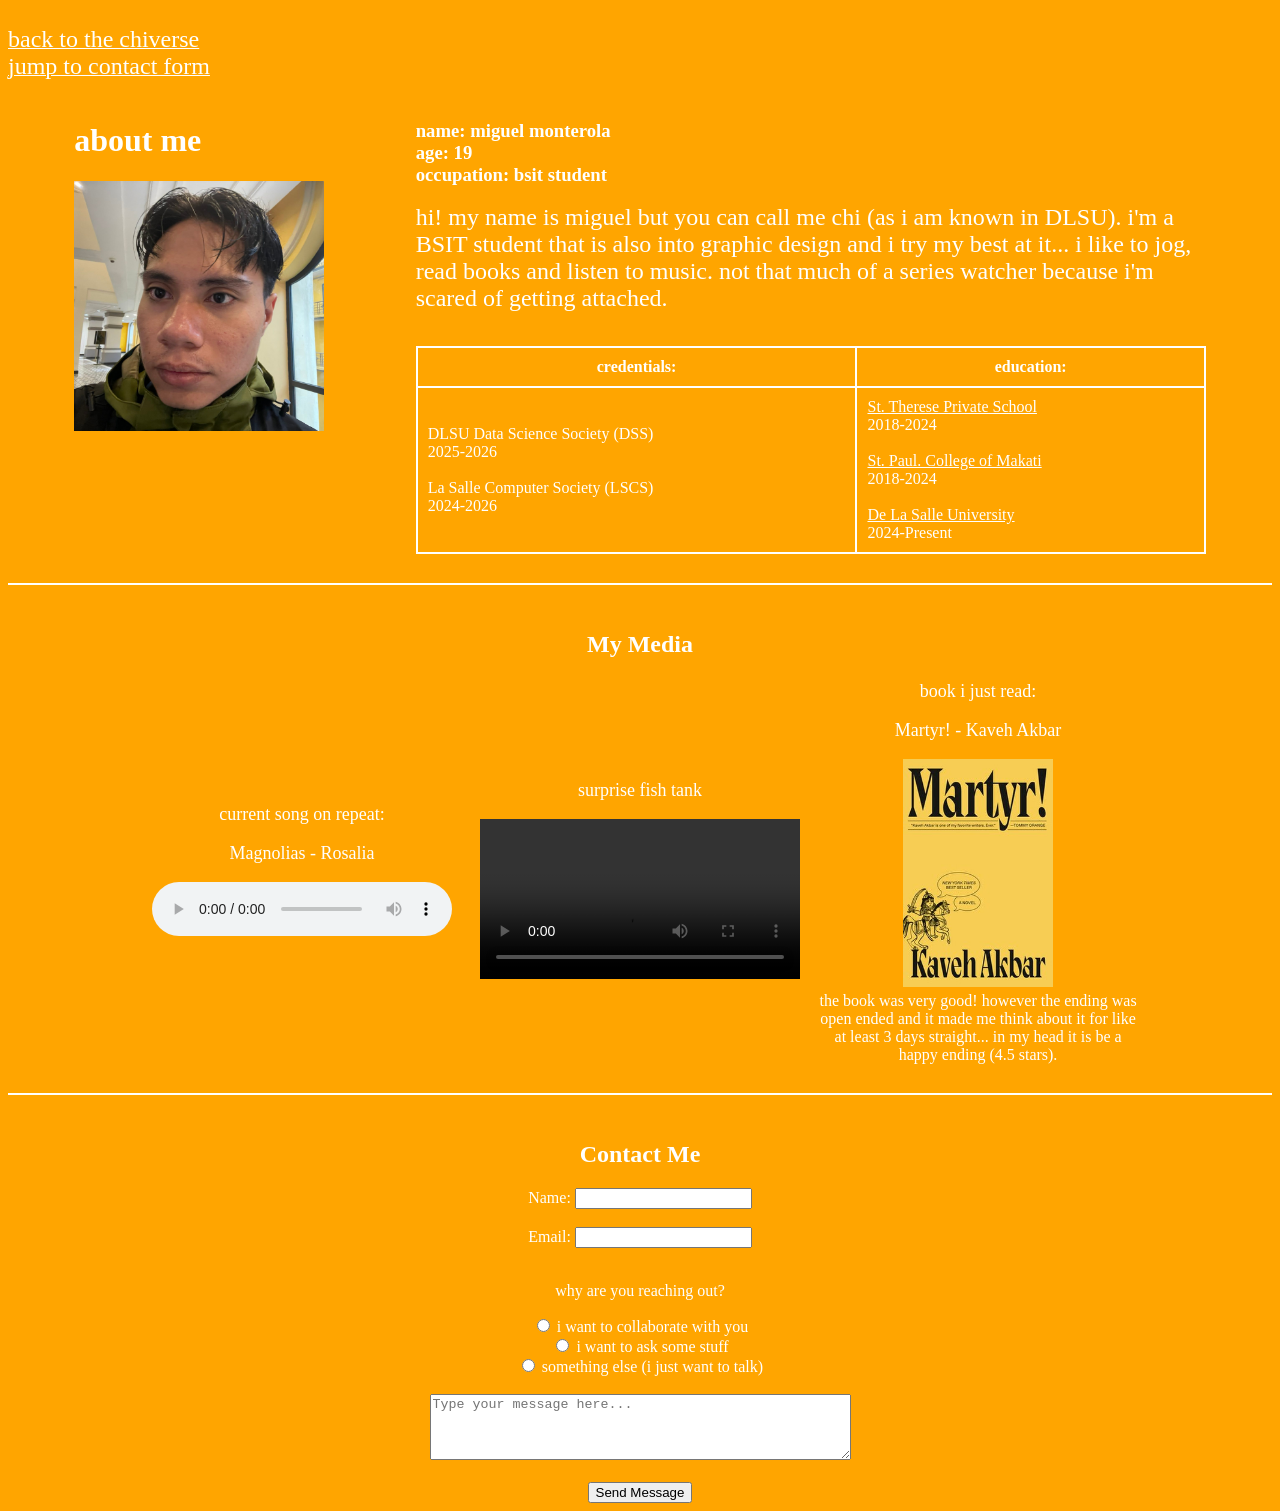
==== about.html @ ca4a076c "Initial commit" ====
<!DOCTYPE html>
<html lang="en">
<head>
    <meta charset="UTF-8">
    <title>about me</title>
</head>
<body bgcolor="orange" text="white" link="white" vlink="white">
    <br>
    <header>
        <a href="navigation.html">
            <font size = "5">
                back to the chiverse
            </font>
        </a><br>
        <a href="#contact">
            <font size="5">jump to contact form</font>
        </a>
    </header>
    <br>
    <table border="0" width="90%" align="center">
        <tr>
            <td width="30%" valign="top">
                <h1>about me</h1>
                <img src="profile.png" width="250">
            </td>

            <td width="70%" valign="top">
                    <h3>name: miguel monterola<br>
                    age: 19<br>
                    occupation: bsit student</h3>
                    <p> 
                        <font size = "5">
                            hi! my name is miguel but you can call me chi (as i am known in DLSU). i'm a BSIT student that is also into
                            graphic design and i try my best at it... i like to jog, read books and listen to music. not that much of a series watcher
                            because i'm scared of getting attached.
                        </font>
                    </p>
                <br>
                
                <table border="1" bordercolor="white" cellpadding="10" cellspacing="0" width="100%">
                    <tr>
                        <th>credentials:</th>
                        <th>education:</th>
                    </tr>
                    <tr>
                        <td>
                            DLSU Data Science Society (DSS)<br>2025-2026<br><br>
                            La Salle Computer Society (LSCS)<br>2024-2026
                        </td>
                        <td>
                                <a href="https://stepsmandaluyong.braineeph.com/" target="_blank">St. Therese Private School</a><br>2018-2024<br><br>
                                <a href="https://www.facebook.com/spcmakati.edu/" target="_blank">St. Paul. College of Makati</a><br>2018-2024<br><br>
                                <a href="https://www.dlsu.edu.ph" target="_blank">De La Salle University</a><br>2024-Present
                        </td>
                    </tr>
                </table>
            </td>
        </tr>
    </table>

    <br><hr color="white"><br>

    <section>
        <center>
            <h2>My Media</h2>
            <table border="0" width="80%">
                <tr>
                    <td align="center" width="33%">
                        <font size = "4">
                        current song on repeat:<br>
                        <p>Magnolias - Rosalia</p>
                        </font>
                        <audio controls>
                            <source src="magnolias.mp3" type="audio/mpeg">
                        </audio>
                    </td>
                    <td align="center" width="34%">
                        <font size = "4">
                        <p>surprise fish tank</p>
                        </font>
                        <video width="320" controls>
                            <source src="fish.mp4" type="video/mp4">
                        </video>
                    </td>
                    <td align="center" width="33%">
                        <font size = "4">
                        book i just read:<br>
                        <p>Martyr! - Kaveh Akbar</p>
                        </font>
                        <img src="martyr.jpeg" width="150"><br>
                        <font size="3">
                            the book was very good! however the ending was 
                            open ended and it made me think about it for like at least 3 days straight...
                            in my head it is be a happy ending (4.5 stars).
                        </font>
                    </td>
                </tr>
            </table>
        </center>
    </section>

    <br><hr color="white"><br>

    <section id="contact">
        <center>
            <h2>Contact Me</h2>
            <form action="#" method="get">
                <label for="name">Name:</label>
                <input type="text" id="name" name="name"><br><br>
                
                <label for="email">Email:</label>
                <input type="email" id="email" name="email"><br><br>
                
                <p>why are you reaching out?</p>
                <input type="radio" id="reach" name="reason" value="reach">
                <label for="reach">i want to collaborate with you</label><br>
                <input type="radio" id="ask" name="reason" value="ask">
                <label for="ask">i want to ask some stuff</label><br>
                <input type="radio" id="others" name="reason" value="others">
                <label for="others">something else (i just want to talk)</label><br><br>

                <textarea rows="4" cols="50" placeholder="Type your message here..."></textarea><br><br>

                <input type="submit" value="Send Message">
            </form>
        </center>
    </section>
</body>
</html>
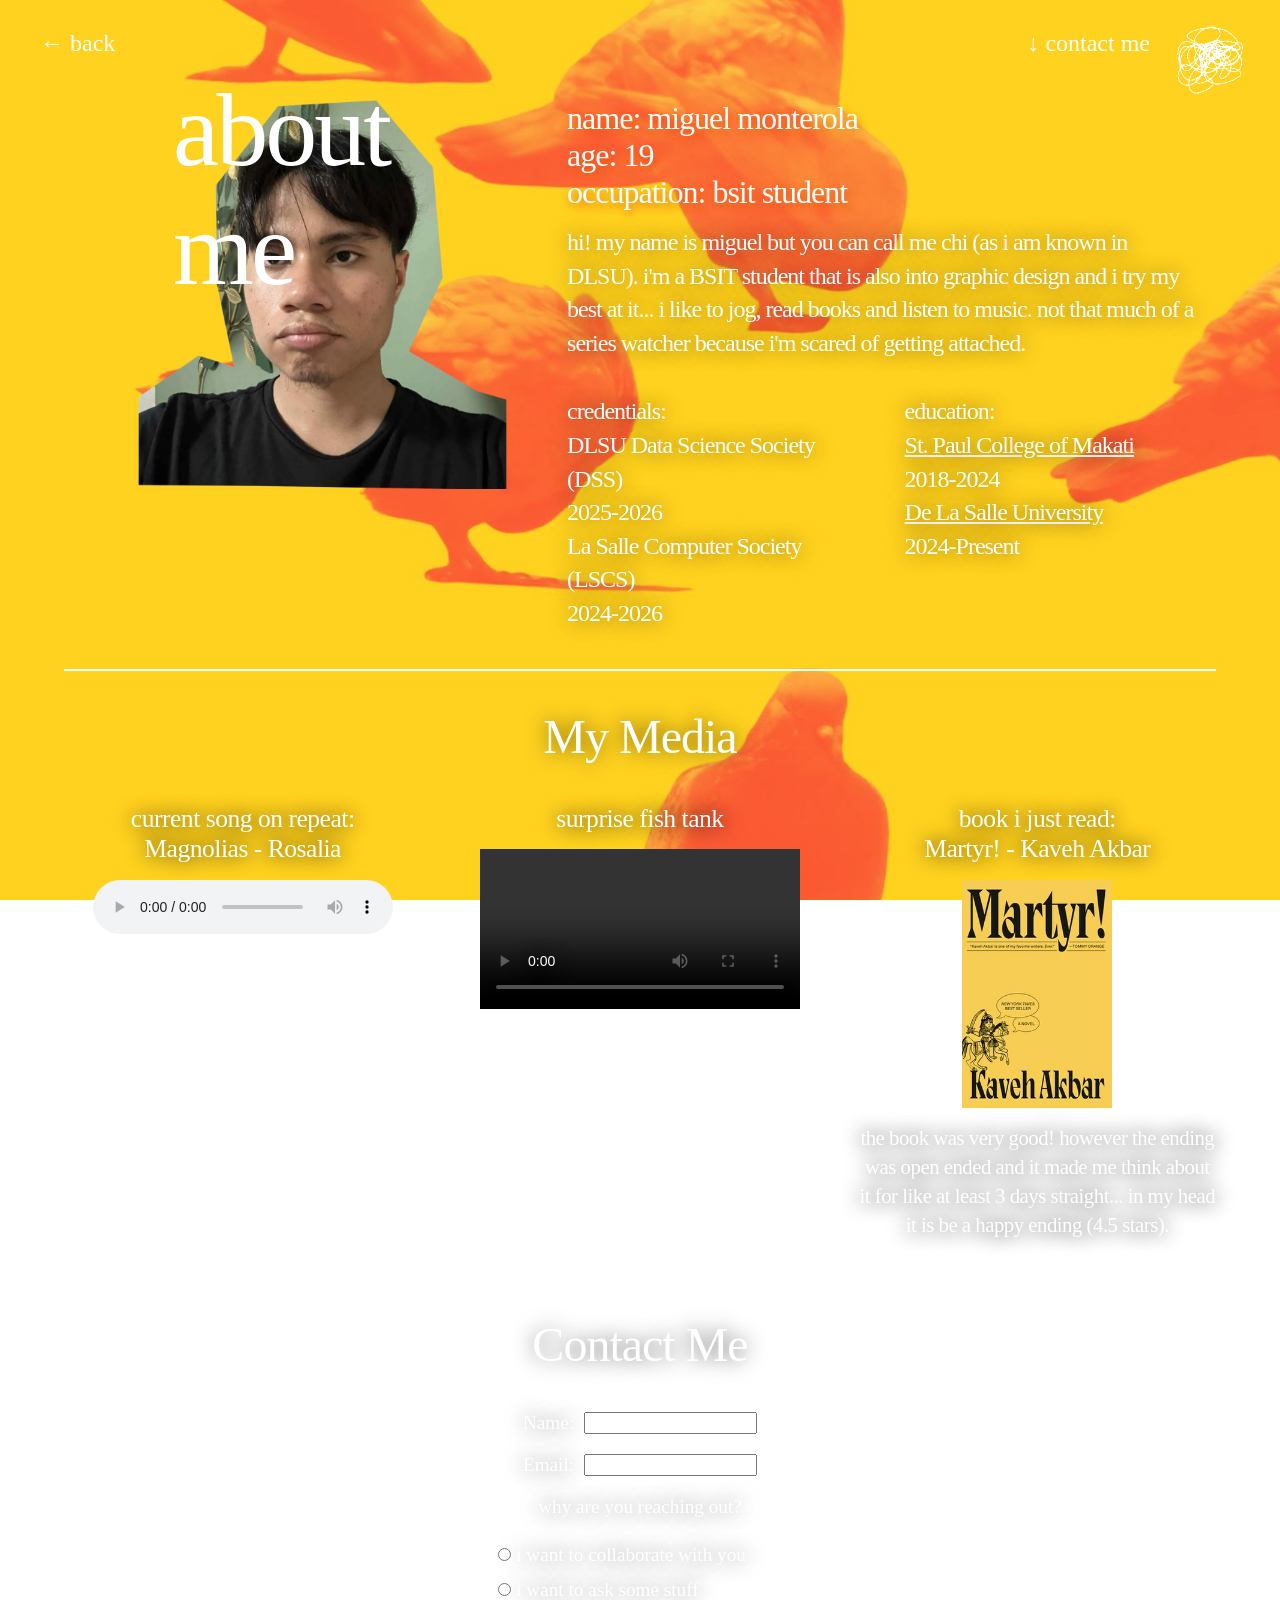
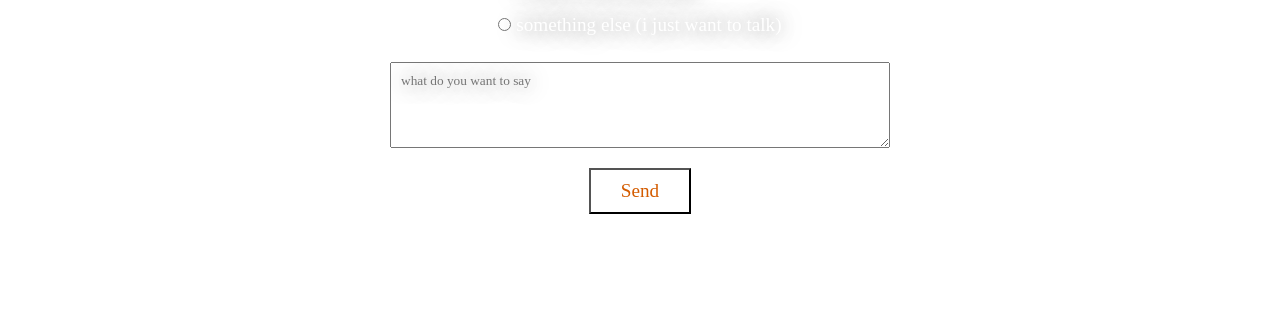
==== commit 3bd38a7d: "Updated webpage" ====
--- a/about.html
+++ b/about.html
@@ -2,128 +2,113 @@
 <html lang="en">
 <head>
     <meta charset="UTF-8">
-    <title>about me</title>
+    <meta name="viewport" content="width=device-width, initial-scale=1.0">
+    <title>who are you???</title>
+    
+    <link rel="stylesheet" href="style.css">
 </head>
-<body bgcolor="orange" text="white" link="white" vlink="white">
-    <br>
-    <header>
-        <a href="navigation.html">
-            <font size = "5">
-                back to the chiverse
-            </font>
-        </a><br>
-        <a href="#contact">
-            <font size="5">jump to contact form</font>
-        </a>
-    </header>
-    <br>
-    <table border="0" width="90%" align="center">
-        <tr>
-            <td width="30%" valign="top">
-                <h1>about me</h1>
-                <img src="profile.png" width="250">
-            </td>
+<body class="about-page">
+    <a href="navigation.html" class="back-btn">← back</a>
+    <a href="#contact" class="jump-btn">↓ contact me</a>
+    <img src="logowhite.png" class="logo">
 
-            <td width="70%" valign="top">
-                    <h3>name: miguel monterola<br>
-                    age: 19<br>
-                    occupation: bsit student</h3>
-                    <p> 
-                        <font size = "5">
-                            hi! my name is miguel but you can call me chi (as i am known in DLSU). i'm a BSIT student that is also into
-                            graphic design and i try my best at it... i like to jog, read books and listen to music. not that much of a series watcher
-                            because i'm scared of getting attached.
-                        </font>
-                    </p>
-                <br>
-                
-                <table border="1" bordercolor="white" cellpadding="10" cellspacing="0" width="100%">
-                    <tr>
-                        <th>credentials:</th>
-                        <th>education:</th>
-                    </tr>
-                    <tr>
-                        <td>
-                            DLSU Data Science Society (DSS)<br>2025-2026<br><br>
-                            La Salle Computer Society (LSCS)<br>2024-2026
-                        </td>
-                        <td>
-                                <a href="https://stepsmandaluyong.braineeph.com/" target="_blank">St. Therese Private School</a><br>2018-2024<br><br>
-                                <a href="https://www.facebook.com/spcmakati.edu/" target="_blank">St. Paul. College of Makati</a><br>2018-2024<br><br>
-                                <a href="https://www.dlsu.edu.ph" target="_blank">De La Salle University</a><br>2024-Present
-                        </td>
-                    </tr>
-                </table>
-            </td>
-        </tr>
-    </table>
+    <div class="profile-grid">
+        <div class="profile-left">
+            <h1 class="about-label">about me</h1>
+            <img src="profile.png" class="profile-img">
+        </div>
 
-    <br><hr color="white"><br>
+        <div class="profile-right">
+            <h3>name: miguel monterola<br>
+            age: 19<br>
+            occupation: bsit student</h3>
+            <p>
+                hi! my name is miguel but you can call me chi (as i am known in DLSU). i'm a BSIT student that is also into
+                graphic design and i try my best at it... i like to jog, read books and listen to music. not that much of a series watcher
+                because i'm scared of getting attached.
+            </p>
+            
+            <div class="credentials-grid">
+                <div class="credentials-column">
+                    <h2>credentials:</h2>
+                    <p>DLSU Data Science Society (DSS)<br>2025-2026</p>
+                    <p>La Salle Computer Society (LSCS)<br>2024-2026</p>
+                </div>
 
-    <section>
-        <center>
-            <h2>My Media</h2>
-            <table border="0" width="80%">
-                <tr>
-                    <td align="center" width="33%">
-                        <font size = "4">
-                        current song on repeat:<br>
-                        <p>Magnolias - Rosalia</p>
-                        </font>
-                        <audio controls>
-                            <source src="magnolias.mp3" type="audio/mpeg">
-                        </audio>
-                    </td>
-                    <td align="center" width="34%">
-                        <font size = "4">
-                        <p>surprise fish tank</p>
-                        </font>
-                        <video width="320" controls>
-                            <source src="fish.mp4" type="video/mp4">
-                        </video>
-                    </td>
-                    <td align="center" width="33%">
-                        <font size = "4">
-                        book i just read:<br>
-                        <p>Martyr! - Kaveh Akbar</p>
-                        </font>
-                        <img src="martyr.jpeg" width="150"><br>
-                        <font size="3">
-                            the book was very good! however the ending was 
-                            open ended and it made me think about it for like at least 3 days straight...
-                            in my head it is be a happy ending (4.5 stars).
-                        </font>
-                    </td>
-                </tr>
-            </table>
-        </center>
+                <div class="credentials-column">
+                    <div class="credentials-column">
+                        <h2>education:</h2>
+                        <p><a href="https://www.facebook.com/spcmakati.edu/">St. Paul College of Makati</a><br>2018-2024</p>
+                        <p><a href="https://www.dlsu.edu.ph">De La Salle University</a><br>2024-Present</p>
+                    </div>
+                </div>
+            </div>
+        </div>
+    </div>
+
+    <hr class="section-divider">
+
+    <section class="media-section">
+        <h2 class="section-title">My Media</h2>
+        <div class="media-grid">
+            
+            <div class="media-item">
+                <p>current song on repeat:<br>Magnolias - Rosalia</p>
+                <audio controls>
+                    <source src="magnolias.mp3" type="audio/mpeg">
+                </audio>
+            </div>
+            
+            <div class="media-item">
+                <p>surprise fish tank</p>
+                <video width="320" controls>
+                    <source src="fish.mp4" type="video/mp4">
+                </video>
+            </div>
+            
+            <div class="media-item">
+                <p>book i just read:<br>Martyr! - Kaveh Akbar</p>
+                <img src="martyr.jpeg" width="150">
+                <p class="book-review">
+                    the book was very good! however the ending was open ended 
+                    and it made me think about it for like at least 3 days straight... 
+                    in my head it is be a happy ending (4.5 stars).
+                </p>
+            </div>
+
+        </div>
     </section>
 
-    <br><hr color="white"><br>
+    <hr class="section-divider">
 
-    <section id="contact">
-        <center>
-            <h2>Contact Me</h2>
-            <form action="#" method="get">
+    <section class="contact-section" id="contact">
+        <h2 class="section-title">Contact Me</h2>
+        <form action="#" method="get" class="contact-form">
+            
+            <div class="form-group">
                 <label for="name">Name:</label>
-                <input type="text" id="name" name="name"><br><br>
-                
+                <input type="text" id="name" name="name">
+            </div>
+            
+            <div class="form-group">
                 <label for="email">Email:</label>
-                <input type="email" id="email" name="email"><br><br>
-                
-                <p>why are you reaching out?</p>
+                <input type="email" id="email" name="email">
+            </div>
+            
+            <p>why are you reaching out?</p>
+            <div class="radio-group">
                 <input type="radio" id="reach" name="reason" value="reach">
                 <label for="reach">i want to collaborate with you</label><br>
                 <input type="radio" id="ask" name="reason" value="ask">
                 <label for="ask">i want to ask some stuff</label><br>
                 <input type="radio" id="others" name="reason" value="others">
-                <label for="others">something else (i just want to talk)</label><br><br>
+                <label for="others">something else (i just want to talk)</label>
+            </div>
 
-                <textarea rows="4" cols="50" placeholder="Type your message here..."></textarea><br><br>
-
-                <input type="submit" value="Send Message">
-            </form>
-        </center>
+            <textarea rows="4" placeholder="what do you want to say"></textarea>
+            
+            <input type="submit" value="Send" class="submit-btn">
+        </form>
     </section>
 </body>
 </html>
--- a/style.css
+++ b/style.css
@@ -0,0 +1,429 @@
+* {
+    margin: 0;
+    padding: 0;
+    box-sizing: border-box;
+}
+
+html {
+    scroll-behavior: smooth;
+}
+
+.welcome-page {
+    background-image: url('welcomebg.png');
+    background-size: cover;
+    background-position: center;
+    background-repeat: no-repeat;
+    height: 100vh; 
+    display: flex;
+    justify-content: center;
+    align-items: center;
+}
+
+.navigation-page {
+    background-image: url('kiapo.jpg'); 
+    background-size: cover;
+    background-position: center;
+    height: 100vh;
+    display: flex;
+    justify-content: center;
+    align-items: center;
+    flex-direction: column; 
+    gap: -10px; 
+    justify-content: center;
+    align-items: center;
+}
+
+.about-page {
+    background-image: url('pigeons.jpg');
+    background-size: cover;
+    background-position: center;
+    background-repeat: no-repeat;
+    background-attachment: fixed; 
+    display: flex;
+    flex-direction: column; 
+    align-items: center;
+    gap: 38px;
+    padding: 100px 0;
+    color: white;
+}
+
+.catalogue-page {
+    background-image: url('catalogue.jpg');
+    background-size: cover;
+    background-position: center;
+    background-repeat: no-repeat;
+    background-attachment: fixed; 
+    display: flex;
+    flex-direction: column; 
+    align-items: center;
+    padding: 100px 0;
+    color: white;
+}
+
+.welcome-link {
+    color: yellow;
+    text-decoration: none; 
+    font-size: 2.5rem;
+    font-family: 'Times New Roman', serif, sans-serif;
+    letter-spacing: -1px;
+    transition: color 0.7s ease;
+}
+
+.welcome-link h1 {
+    font-weight: normal;
+}
+
+.welcome-link:hover {
+    color: white; 
+}
+
+.navigation-link {
+    color: white;
+    text-decoration: none; 
+    font-size: 1.2rem;
+    font-family: 'Times New Roman', serif, sans-serif;
+    letter-spacing: -1px;
+    transition: color 0.7s ease;
+}
+
+.navigation-link:hover {
+    color: yellow; 
+}
+
+.navigation-title {
+    color: rgb(255, 255, 255);
+    text-decoration: none; 
+    font-size: 4rem;
+    font-family: Papyrus;
+    font-style: italic;
+    font-weight: normal;
+    letter-spacing: -3px;
+    transition: transform 0.5s ease;
+}
+
+.navigation-title:hover {
+    transform: scale(1.2);
+}
+
+.fish-container {
+    flex-direction: row;
+    display: flex;
+    gap: 60px;
+    text-align: center;
+}
+
+.fish img {
+    width: 350px;
+    transition: transform 0.5s ease;
+}
+
+.fish:hover img {
+    transform: scale(1.2);
+}
+
+.fish h2 {
+    margin-top: -45px;
+    font-weight: normal;
+}
+
+.profile-grid {
+    display: flex;
+    gap: 50px;
+    width: 80%;
+    max-width: 1400px;
+}
+
+.profile-left {
+    flex: 0 0 38%;
+    display: flex;
+    flex-direction: column; 
+    gap: 20px;
+    position: relative;
+}
+
+.profile-right {
+    flex: 0 0 62%;
+    display: flex;
+    flex-direction: column;
+    gap: 15px; 
+}
+
+.profile-right h3 {
+    font-family: 'Times New Roman', serif, sans-serif;
+    font-size: 2rem;
+    letter-spacing: -1px;
+    font-weight: normal;
+    text-shadow: 2px 4px 8px rgba(237, 94, 11, 0.904);
+}
+
+.profile-right p, .credentials-column p, .credentials-column h2 {
+    font-family: 'Times New Roman', serif, sans-serif;
+    font-size: 1.5rem;
+    line-height: 1.4; 
+    letter-spacing: -1px;
+    font-weight: normal;
+    text-shadow: 0px 0px 20px rgba(0, 0, 0, 0.607);
+}
+
+.about-label {
+    font-family: 'Times New Roman', serif, sans-serif;
+    font-size: 6.5rem; 
+    font-weight: normal;
+    letter-spacing: -3px; 
+    color: white;
+    position: absolute;
+    top: -30px; 
+    left: 45px;
+    z-index: 10;
+}
+
+.profile-img {
+    width: 100%;
+    max-width: 450px;
+    position: relative;
+    z-index: 1; 
+}
+
+.credentials-grid {
+    display: flex;
+    gap: 40px;
+    margin-top: 20px;       
+}
+
+.credentials-column {
+    flex: 1; 
+}
+
+.credentials-column a {
+    color: white;
+}
+
+.media-section, .contact-section {
+    width: 90%;
+    display: flex;
+    flex-direction: column;
+    align-items: center;
+    gap: 40px;
+}
+
+.section-title {
+    font-family: 'Times New Roman', serif, sans-serif;
+    font-size: 3rem;
+    font-weight: normal;
+    letter-spacing: -1px;
+    text-shadow: 0px 0px 20px rgba(0, 0, 0, 0.607);
+}
+
+.section-divider {
+    width: 90%;
+    border: none;
+    border-top: 2px solid white;
+}
+
+.media-grid {
+    display: flex;
+    width: 100%;
+    justify-content: space-between;
+    gap: 40px;
+}
+
+.media-item {
+    flex: 1;
+    display: flex;
+    flex-direction: column;
+    align-items: center;
+    text-align: center;
+    gap: 15px;
+    font-family: 'Times New Roman', serif, sans-serif;
+    font-weight: normal;
+    letter-spacing: -0.5px;
+    font-size: 1.6rem; 
+    line-height: 1.2; 
+    letter-spacing: -0.5px;
+    text-shadow: 0px 0px 20px rgb(0, 0, 0);
+}
+
+.book-review {
+    font-size: 1.3rem;
+    line-height: 1.4;
+    letter-spacing: -0.5px;
+}
+
+.contact-form {
+    display: flex;
+    flex-direction: column;
+    align-items: center;
+    gap: 20px;
+    font-family: 'Times New Roman', serif, sans-serif;
+    font-weight: normal;
+    font-size: 1.2rem;
+    width: 100%;
+    max-width: 500px;
+    text-shadow: 0px 0px 20px rgba(0, 0, 0, 0.607);
+}
+
+.form-group {
+    display: flex;
+    gap: 10px;
+    width: 100%;
+    justify-content: center;
+}
+
+.radio-group {
+    text-align: left;
+    line-height: 1.8;
+}
+
+.catalogue-title {
+    font-family: 'Times New Roman', serif;
+    font-size: 4rem;
+    font-weight: normal;
+    margin-bottom: 40px;
+    text-align: center;
+}
+
+.catalogue-grid {
+    display: grid;
+    grid-template-columns: repeat(4, 1fr);  
+    gap: 30px;
+    width: 90%;
+    max-width: 1200px;
+}
+
+.catalogue-item {
+    display: flex;
+    flex-direction: column;
+    gap: 10px;
+}
+
+.catalogue-item img {
+    width: 100%;
+    aspect-ratio: 2 / 3; 
+    object-fit: cover; 
+}
+
+textarea {
+    width: 100%;
+    padding: 10px;
+    font-family: 'Times New Roman', serif, sans-serif;
+    text-shadow: 0px 0px 20px rgba(0, 0, 0, 0.607);
+}
+
+.submit-btn {
+    padding: 10px 30px;
+    font-family: 'Times New Roman', serif, sans-serif;
+    font-size: 1.2rem;
+    background: white;
+    color: rgb(212, 92, 0);
+}
+
+.slider-wrapper {
+	position: relative;
+	max-width: 48rem;
+	margin: 0 auto;
+}
+
+.slider {
+	display: flex;
+	aspect-ratio: 16 / 9;
+	overflow-x: auto;
+	scroll-snap-type: x mandatory;
+	scroll-behavior: smooth;
+	box-shadow: 0 1.5rem 3rem -0.75rem hsla(0, 0%, 0%, 0.25);
+	-ms-overflow-style: none;
+	scrollbar-width: none;
+}
+
+.slider::-webkit-scrollbar {
+	display: none;
+}
+
+.slider img {
+	flex: 1 0 100%;
+	scroll-snap-align: start;
+	object-fit: cover;
+}
+
+.slider-nav {
+	display: flex;
+	column-gap: 1rem;
+	position: absolute;
+	bottom: 1.25rem;
+	left: 50%;
+	transform: translateX(-50%);
+	z-index: 1;
+}
+
+.slider-nav a {
+	width: 0.5rem;
+	height: 0.5rem;
+	border-radius: 50%;
+	background-color: #fff;
+	opacity: 0.75;
+	transition: opacity ease 250ms;
+}
+
+.slider-nav a:hover {
+	opacity: 1;
+}
+
+.back-btn {
+    position: absolute;
+    top: 30px;
+    left: 40px;
+    color: white;
+    text-decoration: none;
+    font-size: 1.5rem;
+    font-family: 'Times New Roman', serif, sans-serif;
+    transition: color 0.3s ease;
+}
+
+.back-btn:hover {
+    color: yellow;
+}
+
+.jump-btn {
+    position: absolute;
+    top: 30px;
+    right: 130px; 
+    color: white;
+    text-decoration: none;
+    font-size: 1.5rem;
+    font-family: 'Times New Roman', serif;
+    transition: color 0.3s ease;
+}
+
+.jump-btn:hover {
+    color: yellow;
+}
+
+.logo {
+    position: absolute;
+    top: 20px;
+    right: 30px;
+    width: 80px;
+    transition: transform 0.3s ease;
+}
+
+.logo:hover {
+    transform: scale(1.5);
+}
+
+.white-transition {
+    position: fixed;
+    width: 100vw;
+    height: 100vh;
+    background-color: white;
+    z-index: 9999; 
+    pointer-events: none; 
+    animation: fadeOut 0.8s ease-in-out forwards;
+}
+
+@keyframes fadeOut {
+    0% {
+        opacity: 0.9; 
+    }
+    100% {
+        opacity: 0;
+    }
+}
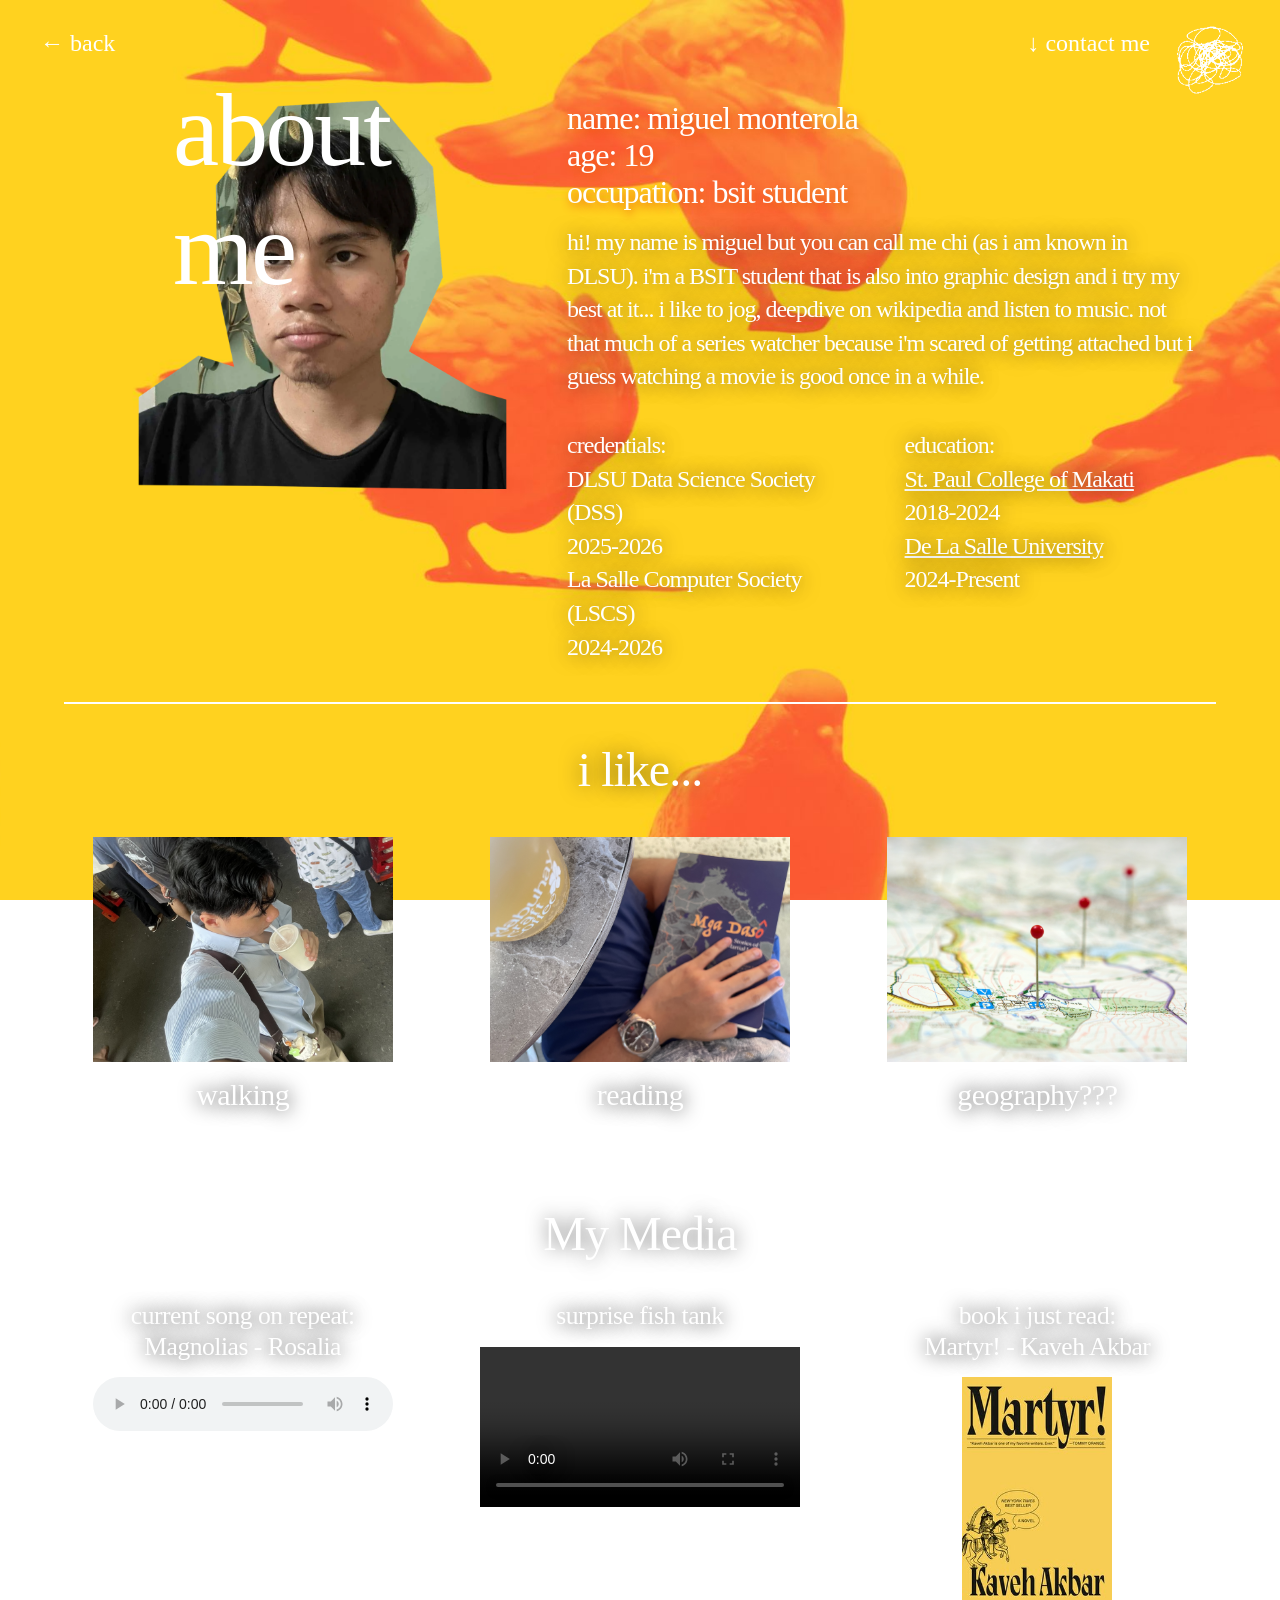
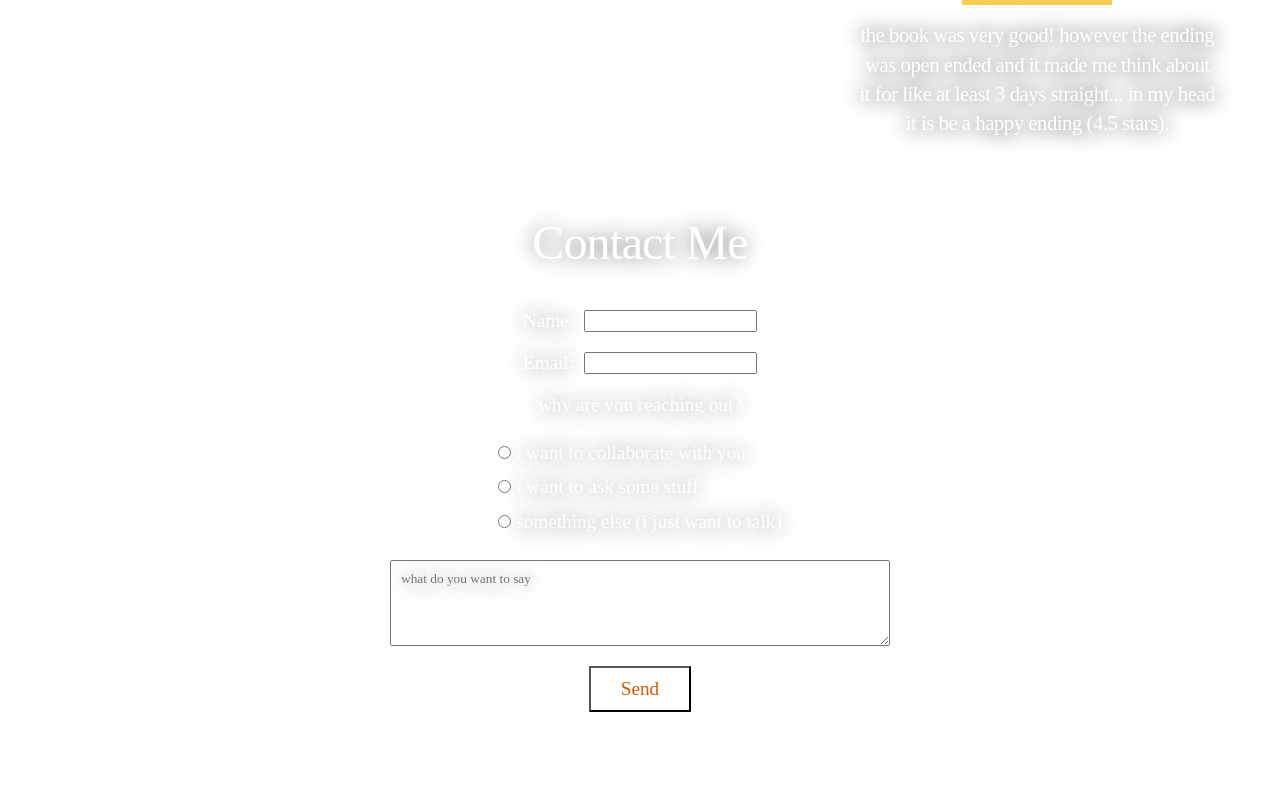
==== commit d94ab8aa: "Updated css, about, catalogue" ====
--- a/about.html
+++ b/about.html
@@ -24,8 +24,9 @@
             occupation: bsit student</h3>
             <p>
                 hi! my name is miguel but you can call me chi (as i am known in DLSU). i'm a BSIT student that is also into
-                graphic design and i try my best at it... i like to jog, read books and listen to music. not that much of a series watcher
-                because i'm scared of getting attached.
+                graphic design and i try my best at it... i like to jog, deepdive on wikipedia and listen to music. 
+                not that much of a series watcher because i'm scared of getting attached but i guess watching a movie is
+                good once in a while.
             </p>
             
             <div class="credentials-grid">
@@ -48,25 +49,49 @@
 
     <hr class="section-divider">
 
-    <section class="media-section">
+    <section class="info-section">
+        <h2 class="section-title">i like...</h2>
+        <div class="info-grid">
+            
+            <div class="info-item">
+                <img src="interest1.png" width="300">
+                <h3>walking<h3>
+            </div>
+            
+            <div class="info-item">
+                <img src="interest2.png" width="300">
+                <h3>reading<h3>
+            </div>
+            
+            <div class="info-item">
+                <img src="interest3.png" width="300">
+                <h3>geography???<h3>
+            </div>
+
+        </div>
+    </section>
+
+    <hr class="section-divider">
+
+    <section class="info-section">
         <h2 class="section-title">My Media</h2>
-        <div class="media-grid">
+        <div class="info-grid">
             
-            <div class="media-item">
+            <div class="info-item">
                 <p>current song on repeat:<br>Magnolias - Rosalia</p>
                 <audio controls>
                     <source src="magnolias.mp3" type="audio/mpeg">
                 </audio>
             </div>
             
-            <div class="media-item">
+            <div class="info-item">
                 <p>surprise fish tank</p>
                 <video width="320" controls>
                     <source src="fish.mp4" type="video/mp4">
                 </video>
             </div>
             
-            <div class="media-item">
+            <div class="info-item">
                 <p>book i just read:<br>Martyr! - Kaveh Akbar</p>
                 <img src="martyr.jpeg" width="150">
                 <p class="book-review">
--- a/style.css
+++ b/style.css
@@ -48,11 +48,7 @@
 }
 
 .catalogue-page {
-    background-image: url('catalogue.jpg');
-    background-size: cover;
-    background-position: center;
-    background-repeat: no-repeat;
-    background-attachment: fixed; 
+    background-color: #393939;
     display: flex;
     flex-direction: column; 
     align-items: center;
@@ -198,7 +194,7 @@
     color: white;
 }
 
-.media-section, .contact-section {
+.info-section, .contact-section {
     width: 90%;
     display: flex;
     flex-direction: column;
@@ -220,14 +216,14 @@
     border-top: 2px solid white;
 }
 
-.media-grid {
+.info-grid {
     display: flex;
     width: 100%;
     justify-content: space-between;
     gap: 40px;
 }
 
-.media-item {
+.info-item {
     flex: 1;
     display: flex;
     flex-direction: column;
@@ -241,6 +237,11 @@
     line-height: 1.2; 
     letter-spacing: -0.5px;
     text-shadow: 0px 0px 20px rgb(0, 0, 0);
+}
+
+.info-item h3 {
+    font-weight: normal;
+    letter-spacing: -0.5px;
 }
 
 .book-review {
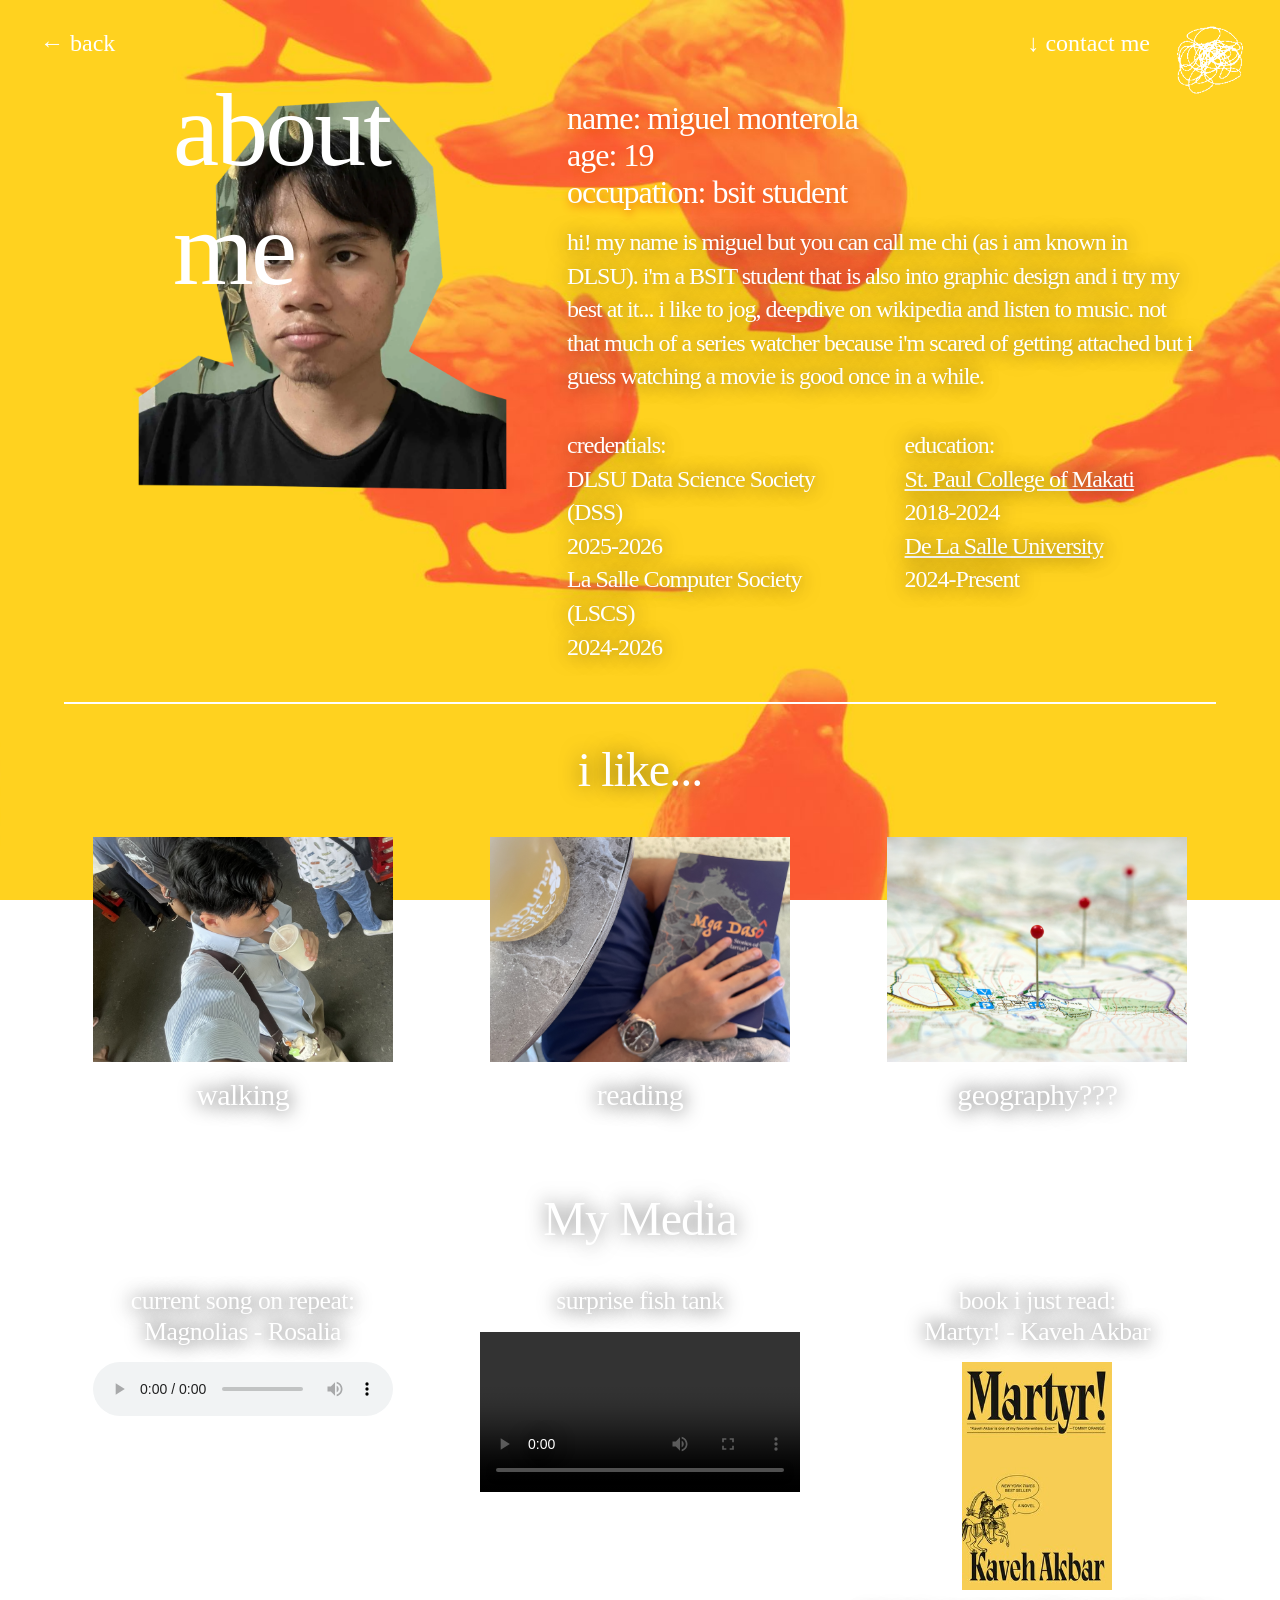
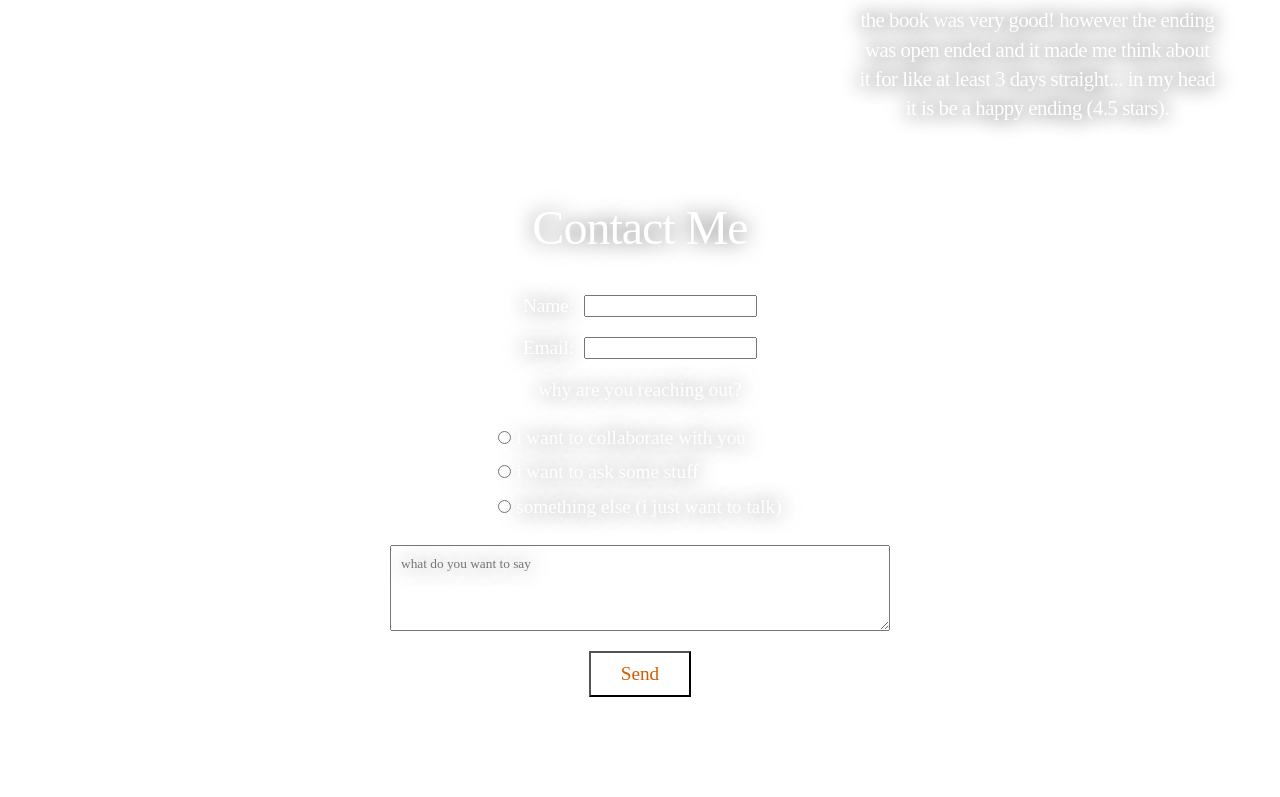
==== commit be891940: "Fixed typos" ====
--- a/about.html
+++ b/about.html
@@ -55,17 +55,17 @@
             
             <div class="info-item">
                 <img src="interest1.png" width="300">
-                <h3>walking<h3>
+                <h3>walking</h3>
             </div>
             
             <div class="info-item">
                 <img src="interest2.png" width="300">
-                <h3>reading<h3>
+                <h3>reading</h3>
             </div>
             
             <div class="info-item">
                 <img src="interest3.png" width="300">
-                <h3>geography???<h3>
+                <h3>geography???</h3>
             </div>
 
         </div>
--- a/style.css
+++ b/style.css
@@ -30,7 +30,6 @@
     flex-direction: column; 
     gap: -10px; 
     justify-content: center;
-    align-items: center;
 }
 
 .about-page {
